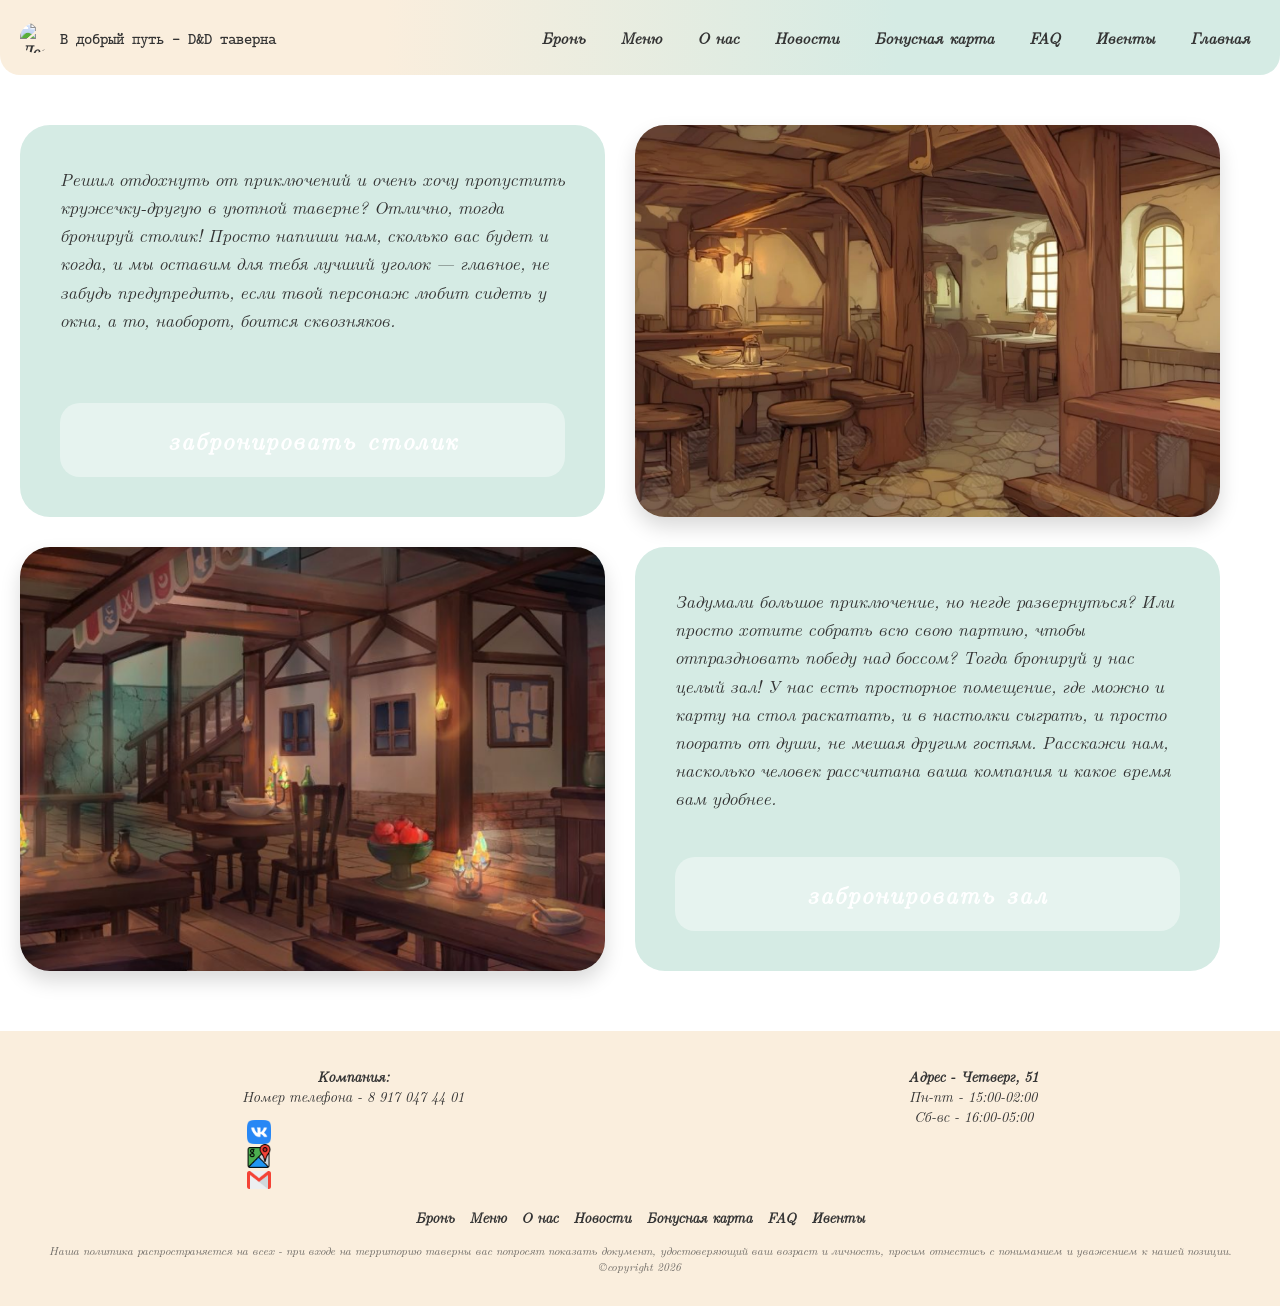
==== booking.html @ db8d9962 "add all files" ====
<!DOCTYPE html>
<html lang="ru">
<head>
    <meta charset="UTF-8">
    <meta name="viewport" content="width=device-width, initial-scale=1.0">
    <title>Главная - D&D таверна</title>
    <!-- Подключаем единый файл стилей -->
    <link rel="stylesheet" href="style.css"> 
</head>
<body>

    <!-- ================= ШАПКА ================= -->
    <header class="header">
        <div class="logo">
            <!-- Иконка глобуса -->
            <img src="img/logo.png" alt="Логотип" class="rounded-logo">
            <span>В добрый путь - D&D таверна</span>
        </div>
        <nav>
            <ul>
                <li><a href="booking.html">Бронь</a></li>
                <li><a href="menu.html">Меню</a></li>
                <li><a href="about.html">О нас</a></li>
                <li><a href="news.html">Новости</a></li>
                <li><a href="card.html">Бонусная карта</a></li>
                <li><a href="faq.html">FAQ</a></li>
                <li><a href="events.html">Ивенты</a></li>
                <li><a href="index.html">Главная</a></li>
            </ul>
        </nav>
    </header>

    <!-- ================= ОСНОВНОЙ КОНТЕНТ ================= -->
    <main class="container home-grid">
        
        <!-- Блок 1: Текст слева -->
        <div class="home-card text-card">
            <p>Решил отдохнуть от приключений и очень хочу пропустить кружечку-другую в уютной таверне? Отлично, тогда бронируй столик! Просто напиши нам, сколько вас будет и когда, и мы оставим для тебя лучший уголок — главное, не забудь предупредить, если твой персонаж любит сидеть у окна, а то, наоборот, боится сквозняков.</p>
            
            <!-- Кнопка с data-target для открытия модалки -->
            <button class="button home-btn" data-target="modal-table">забронировать столик</button>
        </div>

        <!-- Блок 2: Картинка справа (верхняя) -->
        <div class="home-image">
            <img src="img/stol.PNG" alt="Интерьер таверны">
        </div>

        <!-- Блок 3: Картинка слева (нижняя) -->
        <div class="home-image">
            <img src="img/zal.PNG" alt="Столики в таверне">
        </div>

        <!-- Блок 4: Текст справа -->
        <div class="home-card text-card">
            <p>Задумали большое приключение, но негде развернуться? Или просто хотите собрать всю свою партию, чтобы отпраздновать победу над боссом? Тогда бронируй у нас целый зал! У нас есть просторное помещение, где можно и карту на стол раскатать, и в настолки сыграть, и просто поорать от души, не мешая другим гостям. Расскажи нам, насколько человек рассчитана ваша компания и какое время вам удобнее.</p>
            
            <button class="button home-btn" data-target="modal-hall">забронировать зал</button>
        </div>

    </main>

    <!-- ================= МОДАЛЬНЫЕ ОКНА ================= -->
    <!-- Окно для столика -->
    <dialog id="modal-table" class="modal">
        <div class="modal-header">
            <h2>Бронирование столика</h2>
            <button class="close-btn">&times;</button>
        </div>
        <div class="modal-body">
            <p>Чтобы забронировать столик, позвоните нам по номеру:</p>
            <div class="highlight-box">8 917 047 44 01</div>
            <p style="font-size: 0.9em; color: #666;">Наш администратор уточнит все детали.</p>
        </div>
    </dialog>

    <!-- Окно для зала -->
    <dialog id="modal-hall" class="modal">
        <div class="modal-header">
            <h2>Бронирование зала</h2>
            <button class="close-btn">&times;</button>
        </div>
        <div class="modal-body">
            <p>Для бронирования зала свяжитесь с нами по телефону:</p>
            <div class="highlight-box">8 917 047 44 01</div>
            <p style="font-size: 0.9em; color: #666;">Мы обсудим количество гостей и время.</p>
        </div>
    </dialog>

    <!-- ================= ПОДВАЛ ================= -->
    <footer>
        <div class="footer-info">
            <div>
                <p><strong>Компания:</strong><br>Номер телефона - 8 917 047 44 01</p>
                <div class="social-icons">
                    <a href="#"><img src="img/vk.png" alt="VK"></a>
                    <a href="#"><img src="img/google.png" alt="OK"></a>
                    <a href="#"><img src="img/mail.png" alt="Mail"></a>
                </div>
            </div>
            <div>
                <p><strong>Адрес - Четверг, 51</strong><br>
                Пн-пт - 15:00-02:00<br>
                Сб-вс - 16:00-05:00</p>
            </div>
        </div>
        
        <div class="footer-nav">
            <ul>
                <li><a href="booking.html">Бронь</a></li>
                <li><a href="menu.html">Меню</a></li>
                <li><a href="about.html">О нас</a></li>
                <li><a href="news.html">Новости</a></li>
                <li><a href="card.html">Бонусная карта</a></li>
                <li><a href="faq.html">FAQ</a></li>
                <li><a href="events.html">Ивенты</a></li>
            </ul>
        </div>
        
        <p style="font-size: 0.8em; margin-top: 15px; opacity: 0.7;">
            Наша политика распространяется на всех - при входе на территорию таверны вас попросят показать документ, удостоверяющий ваш возраст и личность, просим отнестись с пониманием и уважением к нашей позиции.<br>
            ©copyright 2026
        </p>
    </footer>

    <!-- Подключаем скрипт -->
    <script src="script.js"></script>
</body>
</html>
---- style.css ----
/* =========================================
   1. БАЗОВЫЕ СТИЛИ И ШРИФТЫ
   ========================================= */
@font-face {
  font-family: 'NewFontMMM';
  src: url('img/NewCMMono10-Bold.otf') format('opentype');
  font-weight: 400;
  font-display: swap;
}
@font-face {
  font-family: 'NewFontSSS';
  src: url('img/NewCM10-Italic.otf') format('opentype');
  font-weight: 400;
  font-display: swap;
}

body {
    font-family: 'NewFontSSS', sans-serif;
    background-color: #ffffff;
    color: #333;
    margin: 0;
    padding: 0;
}

span { font-family: 'NewFontMMM'; }
h1, h2, h3, h4, h5, h6 { font-family: 'NewFontMMM', monospace; }
p { font-family: 'NewFontSSS', sans-serif; }
img { max-width: 100%; height: auto; display: block; }

/* =========================================
   2. ШАПКА И ПОДВАЛ
   ========================================= */
.header {
    display: flex;
    justify-content: space-between;
    align-items: center;
    height: 75px;
    background: linear-gradient(90deg, #FAEEDD 30%, #D5EBE4 70%);
    border-bottom-left-radius: 20px;
    border-bottom-right-radius: 20px;
    padding: 0 20px;
    box-sizing: border-box;
}

.logo { display: flex; align-items: center; font-weight: bold; }
.rounded-logo { width: 30px; height: 30px; border-radius: 50%; margin-right: 10px; object-fit: cover; }

.header nav ul {
    list-style: none; padding: 0; margin: 0;
    display: flex; gap: 15px; flex-wrap: wrap;
}
.header nav ul li a {
    text-decoration: none; color: #333; font-weight: bold;
    padding: 8px 10px; border-radius: 5px; transition: background 0.3s;
}
.header nav ul li a:hover { background-color: rgba(255,255,255,0.5); }

footer {
    background-color: #FAEEDD; color: #333; text-align: center;
    padding: 20px; font-size: 0.9em; margin-top: 40px;
}
footer .footer-nav ul {
    list-style: none; padding: 0; margin: 0 0 15px 0;
    display: flex; justify-content: center; flex-wrap: wrap; gap: 15px;
}
footer .footer-nav ul li a { text-decoration: none; color: #333; font-weight: bold; }
.footer-info { display: flex; justify-content: space-around; margin-bottom: 15px; flex-wrap: wrap; }
.social-icons img { width: 24px; height: 24px; vertical-align: middle; margin: 0 5px; }

/* =========================================
   3. ОБЩИЕ КОМПОНЕНТЫ
   ========================================= */
.container { max-width: 1200px; margin: 20px auto; padding: 20px; }

/* Универсальный баннер */
.banner {
    padding: 30px 40px;
    border-radius: 25px;
    margin-bottom: 30px;
    display: flex;
    justify-content: space-between;
    align-items: center;
    gap: 20px;
}
.banner-mint { background-color: #D5EBE4; color: #333; }
.banner-green { background-color: #45B980; color: white; }
.banner h1 { margin-top: 0; margin-bottom: 15px; font-size: 2em; }
.banner p { margin: 0; line-height: 1.5; font-size: 1.1em; max-width: 90%; }

/* Универсальные секции */
.section {
    display: flex; align-items: center; margin-bottom: 40px;
    background-color: #D5EBE4; padding: 30px;
    border-radius: 15px; box-shadow: 0 4px 8px rgba(0, 0, 0, 0.1);
    gap: 30px;
}
.section.reverse { flex-direction: row-reverse; }
.section-text { flex: 1; }
.section-image { flex: 1; text-align: center; }
.section-image img { border-radius: 15px; box-shadow: 0 4px 8px rgba(0, 0, 0, 0.1); }

/* Кнопки */
.button {
    display: inline-block;
    background: rgba(255, 255, 255, 0.5);
    color: #333;
    border: 2px solid #fff;
    padding: 15px 30px;
    border-radius: 15px;
    font-family: 'NewFontSSS', sans-serif;
    font-size: 1.1em;
    font-weight: bold;
    text-align: center;
    text-decoration: none;
    cursor: pointer;
    transition: all 0.3s ease;
    margin-top: 15px;
}
.button:hover { background: #fff; color: #45B980; transform: translateY(-2px); }

/* Модальные окна */
.modal {
    border: none; border-radius: 20px; padding: 0;
    width: 90%; max-width: 450px;
    box-shadow: 0 10px 30px rgba(0, 0, 0, 0.2);
    background-color: #fff; margin: auto;
    font-family: 'NewFontSSS', sans-serif;
}
.modal::backdrop { background-color: rgba(0, 0, 0, 0.5); backdrop-filter: blur(3px); }
.modal-header {
    background-color: #45B980; color: #333; padding: 20px;
    display: flex; justify-content: space-between; align-items: center;
    border-bottom: 2px solid #e0d0b8;
}
.modal-header h2 { margin: 0; font-size: 1.4em; }
.close-btn { background: none; border: none; color: #333; font-size: 2em; cursor: pointer; line-height: 1; }
.close-btn:hover { color: #45B980; }
.modal-body { padding: 25px; text-align: center; font-size: 1.1em; }

.highlight-box {
    background-color: #D5EBE4; padding: 15px; border-radius: 10px;
    font-weight: bold; font-size: 1.3em; color: #333;
    margin: 15px 0; border: 2px dashed #45B980;
    display: inline-block; width: 100%; box-sizing: border-box;
}

/* =========================================
   4. СТРАНИЦЫ
   ========================================= */

/* --- Главная (Шахматка) --- */
.home-grid { display: grid; grid-template-columns: 1fr 1fr; gap: 30px; margin: 30px 0; }
.home-card.text-card {
    background-color: #D5EBE4; border-radius: 30px; padding: 40px;
    display: flex; flex-direction: column; justify-content: space-between;
}
.home-card p { margin-top: 0; margin-bottom: 30px; line-height: 1.6; font-size: 1.1em; color: #333; }
.home-btn {
    background-color: rgba(255, 255, 255, 0.4); color: #fff; border: none;
    padding: 20px 40px; border-radius: 20px; font-size: 1.5em;
    font-family: 'NewFontSSS', cursive; cursor: pointer; transition: all 0.3s ease;
    width: 100%; text-align: center; letter-spacing: 2px;
}
.home-btn:hover { background-color: rgba(255, 255, 255, 0.7); color: #45B980; }
.home-image { width: 100%; height: 100%; border-radius: 30px; overflow: hidden; box-shadow: 0 10px 20px rgba(0, 0, 0, 0.15); }
.home-image img { width: 100%; height: 100%; object-fit: cover; }

/* --- Меню --- */
.menu-grid { display: grid; grid-template-columns: repeat(4, 1fr); gap: 30px; margin-bottom: 40px; padding: 0 10px; }
.menu-item { display: flex; flex-direction: column; align-items: center; text-align: center; }
.menu-image {
    width: 100%; aspect-ratio: 1 / 1; border-radius: 20px; overflow: hidden;
    box-shadow: 0 4px 10px rgba(0, 0, 0, 0.15); margin-bottom: 15px; background-color: #fff;
}
.menu-image img { width: 100%; height: 100%; object-fit: cover; transition: transform 0.3s; }
.menu-item:hover .menu-image img { transform: scale(1.05); }
.menu-label { background-color: #D5EBE4; color: #333; padding: 8px 20px; border-radius: 30px; font-weight: bold; width: 80%; box-sizing: border-box; }

/* --- FAQ --- */
.faq-list { display: flex; flex-direction: column; gap: 15px; margin-bottom: 40px; }
.faq-item { background-color: #D5EBE4; border-radius: 20px; transition: background-color 0.3s; overflow: hidden; }
.faq-item summary { padding: 20px 25px; font-weight: bold; cursor: pointer; list-style: none; position: relative; outline: none; }
.faq-item summary::-webkit-details-marker { display: none; }
.faq-item summary::after {
    content: '+'; position: absolute; right: 25px; top: 50%;
    transform: translateY(-50%); font-size: 1.5em; color: #45B980; transition: transform 0.3s;
}
.faq-item[open] summary::after { content: '−'; transform: translateY(-50%) rotate(180deg); }
.faq-item[open] { background-color: #E8F4EF; }
.faq-answer { padding: 0 25px 20px 25px; color: #444; line-height: 1.6; animation: fadeIn 0.4s ease-in-out; }
@keyframes fadeIn { from { opacity: 0; transform: translateY(-5px); } to { opacity: 1; transform: translateY(0); } }

/* --- Ивенты --- */
.events-grid { display: grid; grid-template-columns: repeat(3, 1fr); gap: 20px; margin-bottom: 40px; }
.event-card { background-color: #D5EBE4; border-radius: 20px; overflow: hidden; display: flex; flex-direction: column; box-shadow: 0 4px 10px rgba(0,0,0,0.05); }
.event-card img { width: 100%; height: 200px; object-fit: cover; }
.event-content { padding: 20px; display: flex; flex-direction: column; flex: 1; }
.event-content strong { display: block; margin-bottom: 10px; font-size: 1.1em; }
.event-content p { margin: 0 0 15px 0; font-size: 0.95em; line-height: 1.4; flex: 1; }
.event-date { color: #45B980; font-weight: bold; font-size: 0.9em; }
.review-btn { white-space: nowrap; background: rgba(255,255,255,0.4); }
.review-btn:hover { background: white; color: #45B980; }

/* --- О нас (Руководство) --- */
.about-page { display: flex; flex-direction: column; gap: 30px; margin: 30px 0; }
.about-info-grid { display: grid; grid-template-columns: 1fr 1fr; gap: 30px; }
.about-info-card { background-color: #D5EBE4; border-radius: 25px; padding: 30px; }
.about-info-card h2 { margin-top: 0; margin-bottom: 15px; font-size: 1.5em; color: #333; }
.about-info-card p { margin: 0; line-height: 1.6; color: #444; }

.leadership-section {
    background-color: #D5EBE4; border-radius: 25px; padding: 30px 40px;
    display: flex; flex-direction: column; align-items: flex-start;
}
.leadership-section > h2 { margin-top: 0; margin-bottom: 30px; font-size: 1.8em; color: #333; width: 100%; }
.leadership-grid { display: grid; grid-template-columns: repeat(4, 1fr); gap: 20px; width: 100%; }
.leader-card { display: flex; flex-direction: column; align-items: center; text-align: center; }
.leader-image { width: 100%; aspect-ratio: 1 / 1; border-radius: 20px; overflow: hidden; margin-bottom: 15px; box-shadow: 0 4px 10px rgba(0, 0, 0, 0.15); }
.leader-image img { width: 100%; height: 100%; object-fit: cover; transition: filter 0.3s ease; }
.leader-info { display: flex; flex-direction: column; gap: 5px; }
.leader-info strong { font-size: 1.1em; color: #333; }
.leader-info span { font-size: 0.95em; color: #45B980; font-weight: bold; }

/* --- Новости --- */
.news-grid { display: grid; grid-template-columns: 1fr 1fr; gap: 40px 30px; margin: 30px 0 50px; }
.news-card { position: relative; display: flex; align-items: center; gap: 20px; }
.news-image {
    flex-shrink: 0; width: 200px; height: 200px; border-radius: 20px;
    overflow: hidden; box-shadow: 0 4px 10px rgba(0, 0, 0, 0.15);
    position: relative; z-index: 2;
}
.news-image img { width: 100%; height: 100%; object-fit: cover; }
.news-content {
    background-color: #D5EBE4; padding: 20px; border-radius: 20px; flex: 1;
    margin-left: -30px; padding-left: 40px; min-height: 150px;
    display: flex; flex-direction: column; justify-content: center;
}
.news-content p { margin: 0 0 10px 0; font-size: 0.95em; line-height: 1.4; color: #333; }
.news-date-small { font-size: 0.85em; color: #45B980; font-weight: bold; }
.news-date-bottom {
    position: absolute; bottom: -25px; left: 50px;
    color: #45B980; font-weight: bold; font-size: 1em; font-style: italic; z-index: 3;
}

/* --- Бонусная карта --- */
.card-section { display: flex; justify-content: center; align-items: center; gap: 20px; margin: 40px 0; position: relative; }
.card-dice { width: 150px; flex-shrink: 0; filter: drop-shadow(0 10px 15px rgba(0,0,0,0.2)); }
.left-dice { transform: rotate(-15deg) translateY(-50px); }
.right-dice { transform: rotate(15deg) translateY(50px); }
.card-form-container { background-color: #D5EBE4; padding: 40px 50px; border-radius: 30px; width: 100%; max-width: 600px; box-shadow: 0 10px 30px rgba(0, 0, 0, 0.05); z-index: 2; }
.card-form-container h2 { margin-top: 0; margin-bottom: 30px; font-size: 1.6em; color: #333; text-align: left; }
.form-group { margin-bottom: 20px; display: flex; flex-direction: column; }
.form-group label { margin-bottom: 8px; font-weight: bold; color: #333; font-size: 1em; }
.form-group input {
    padding: 15px 20px; border: none; border-radius: 25px;
    font-size: 1em; font-family: 'NewFontSSS', sans-serif;
    background-color: #fff; color: #333; outline: none; transition: box-shadow 0.3s ease;
}
.form-group input:focus { box-shadow: 0 0 0 3px #45B980; }
.form-group input::placeholder { color: #999; }
.error-text { color: #d9534f; font-size: 0.85em; margin-top: 5px; min-height: 15px; }
.submit-btn {
    width: 100%; background-color: rgba(255, 255, 255, 0.4); color: #fff;
    font-size: 1.5em; padding: 15px; border-radius: 20px; margin-top: 10px;
    border: none; cursor: pointer; font-family: 'NewFontSSS', cursive; transition: all 0.3s ease;
}
.submit-btn:hover { background-color: rgba(255, 255, 255, 0.7); color: #45B980; }

/* --- Плашка успеха --- */
.toast-notification {
    position: fixed; top: 20px; left: 50%; transform: translateX(-50%) translateY(-100px);
    background-color: #45B980; color: white; padding: 15px 30px; border-radius: 15px;
    font-size: 1.1em; box-shadow: 0 5px 15px rgba(0,0,0,0.2); z-index: 1000;
    transition: transform 0.4s ease, opacity 0.4s ease; opacity: 0;
    font-family: 'NewFontSSS', sans-serif; text-align: center;
}
.toast-notification.show { transform: translateX(-50%) translateY(0); opacity: 1; }

/* =========================================
   5. АДАПТИВНОСТЬ (Собрано в одном месте)
   ========================================= */
@media (max-width: 992px) {
    .menu-grid, .events-grid { grid-template-columns: repeat(2, 1fr); }
    .section { flex-direction: column; text-align: center; }
    .section.reverse { flex-direction: column; }
    .banner { flex-direction: column; text-align: center; }
    .banner p { max-width: 100%; }
    
    .home-grid { grid-template-columns: 1fr; }
    .home-grid > div:nth-child(1) { order: 1; }
    .home-grid > div:nth-child(2) { order: 2; }
    .home-grid > div:nth-child(3) { order: 3; }
    .home-grid > div:nth-child(4) { order: 4; }
    .home-btn { font-size: 1.2em; padding: 15px 20px; }
    
    .leadership-grid { grid-template-columns: repeat(2, 1fr); }
    
    .news-grid { grid-template-columns: 1fr; }
    .news-card { flex-direction: column; gap: 0; }
    .news-image { width: 100%; height: 250px; }
    .news-content {
        margin-left: 0; padding-left: 20px; border-radius: 0 0 20px 20px;
        margin-top: -20px; padding-top: 30px;
    }
    .news-date-bottom { position: static; margin-top: 15px; margin-left: 20px; text-align: left; }
    
    .card-dice { display: none; }
    .card-form-container { padding: 30px; }
}

@media (max-width: 768px) {
    .about-info-grid { grid-template-columns: 1fr; }
}

@media (max-width: 576px) {
    .header { flex-direction: column; height: auto; padding: 15px; gap: 15px; }
    .header nav ul { justify-content: center; }
    .menu-grid, .events-grid { grid-template-columns: 1fr; }
    .footer-info { flex-direction: column; gap: 20px; }
    .banner { padding: 20px; }
    .banner h1 { font-size: 1.5em; }
    .leadership-grid { grid-template-columns: 1fr; }
    .leadership-section { padding: 20px; }
}
/* =========================================
   ИСПРАВЛЕНИЯ ДЛЯ ГЛАВНОЙ СТРАНИЦЫ (index.html)
   ========================================= */

/* Сетка для главной страницы */
.about-layout {
    display: grid;
    grid-template-columns: 1fr 1fr; /* Две колонки */
    grid-template-rows: auto auto; /* Две строки */
    gap: 30px;
    margin-top: 30px;
    margin-bottom: 30px;
}

/* Верхний текстовый блок */
.about-text-block {
    background-color: #D5EBE4;
    border-radius: 30px;
    padding: 40px;
}

.about-text-block p {
    margin-top: 0;
    margin-bottom: 15px;
    line-height: 1.6;
    font-size: 1.05em;
    color: #333;
}
.about-text-block p:last-child { margin-bottom: 0; }

/* Правая картинка (растягиваем на две строки) */
.about-side-image {
    grid-column: 2;
    grid-row: 1 / span 2;
    border-radius: 30px;
    overflow: hidden;
    box-shadow: 0 10px 20px rgba(0, 0, 0, 0.15);
}

.about-side-image img {
    width: 100%;
    height: 100%;
    object-fit: cover;
}

/* Нижний блок (Кубик + Текст + Кнопка) */
.about-bottom-block {
    display: flex;
    align-items: center;
    gap: 30px;
    background-color: #D5EBE4;
    border-radius: 30px;
    padding: 40px;
    position: relative; /* Чтобы кубик мог вылезать за края */
}

/* Кубик */
.about-dice {
    flex-shrink: 0;
    width: 150px;
    margin-left: -60px; /* Сдвигаем кубик влево */
    filter: drop-shadow(0 10px 15px rgba(0,0,0,0.3));
    transform: rotate(-15deg);
}

.about-bottom-content { flex: 1; }

.about-bottom-content p {
    margin-top: 0;
    margin-bottom: 20px;
    line-height: 1.6;
    font-size: 1.05em;
    color: #333;
}

/* =========================================
   КНОПКА "ЗАБРОНИРОВАТЬ" (Стили как на макете)
   ========================================= */
a.about-btn {
    display: block; /* Делаем блочной, чтобы занимала всю ширину */
    background-color: rgba(255, 255, 255, 0.4); /* Полупрозрачный белый */
    color: #fff; /* Белый текст */
    border: none;
    padding: 15px 40px;
    border-radius: 20px;
    font-size: 1.5em;
    font-family: 'NewFontSSS', cursive; /* Рукописный шрифт */
    cursor: pointer;
    transition: all 0.3s ease;
    text-align: center;
    letter-spacing: 2px;
    box-shadow: 0 4px 10px rgba(0,0,0,0.1);
    text-decoration: none; /* Убираем подчеркивание ссылки */
    box-sizing: border-box;
    width: 100%;
}

a.about-btn:hover {
    background-color: rgba(255, 255, 255, 0.7);
    color: #45B980;
    text-decoration: none;
}

/* --- Адаптивность --- */
@media (max-width: 992px) {
    .about-layout { grid-template-columns: 1fr; }
    
    .about-side-image {
        grid-column: 1;
        grid-row: auto;
        height: 400px;
        order: -1; /* Картинка поднимается наверх */
    }
    
    .about-bottom-block {
        flex-direction: column;
        text-align: center;
    }
    
    .about-dice {
        margin-left: 0;
        margin-top: -80px;
        width: 120px;
    }
}
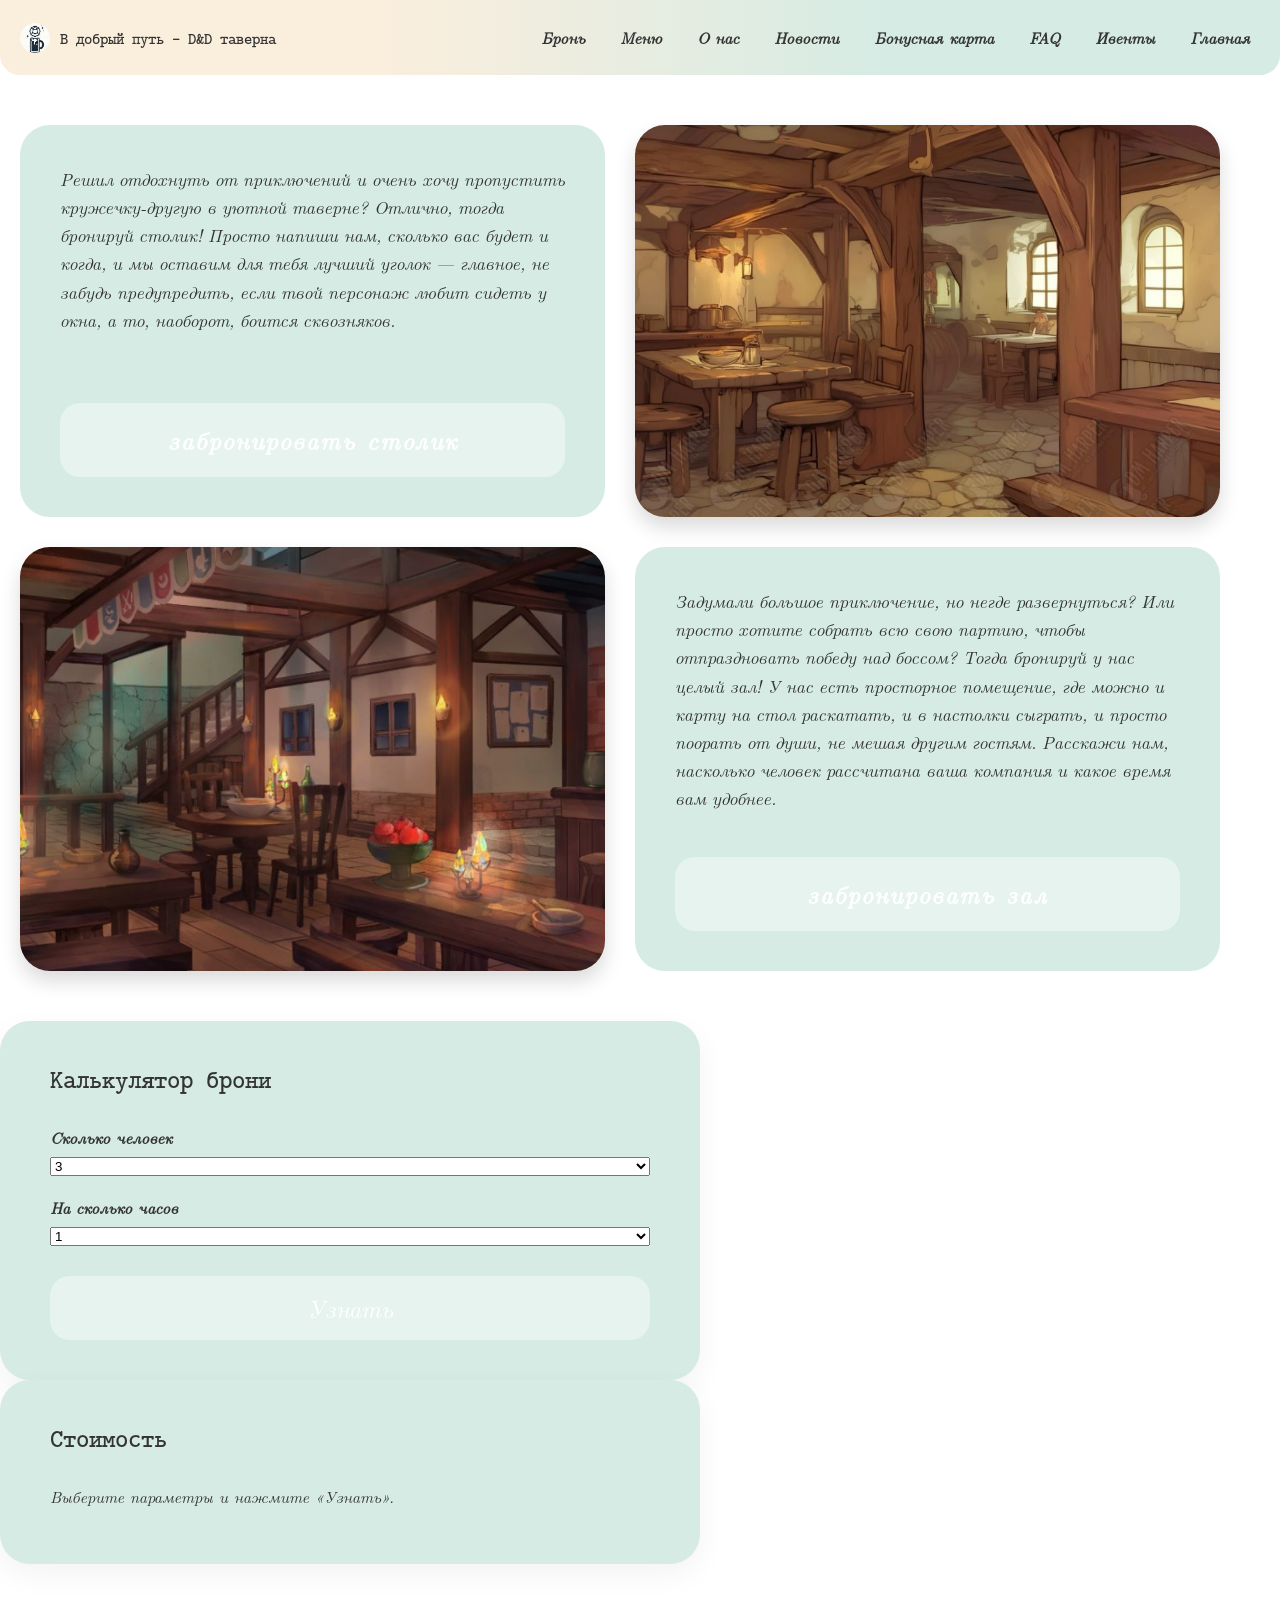
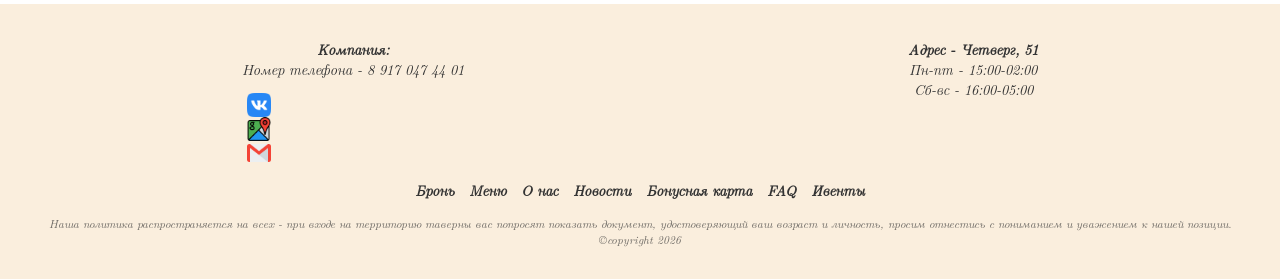
==== commit 3d1647b6: "Update booking.html add calculator for js functions task" ====
--- a/booking.html
+++ b/booking.html
@@ -87,6 +87,50 @@
         </div>
     </dialog>
 
+    <section class="calc-section">
+    <form class="card-form-container calc-form" id="calcForm">
+        <h2>Калькулятор брони</h2>
+
+        <div class="form-group">
+            <label for="calcPeople">Сколько человек</label>
+            <select id="calcPeople" name="people">
+                <option value="3">3</option>
+                <option value="4">4</option>
+                <option value="5">5</option>
+                <option value="6">6</option>
+                <option value="7">7</option>
+                <option value="8">8</option>
+                <option value="9">9</option>
+                <option value="10">10</option>
+            </select>
+        </div>
+
+        <div class="form-group">
+            <label for="calcHours">На сколько часов</label>
+            <select id="calcHours" name="hours">
+                <option value="1">1</option>
+                <option value="2">2</option>
+                <option value="3">3</option>
+                <option value="4">4</option>
+                <option value="5">5</option>
+                <option value="6">6</option>
+                <option value="7">7</option>
+                <option value="8">8</option>
+                <option value="9">9</option>
+                <option value="10">10</option>
+                <option value="11">11</option>
+                <option value="12">12</option>
+            </select>
+        </div>
+
+        <button type="submit" class="submit-btn">Узнать</button>
+    </form>
+
+    <div class="card-form-container calc-result" id="calcResult" aria-live="polite">
+        <h2>Стоимость</h2>
+        <p class="calc-result-text">Выберите параметры и нажмите «Узнать».</p>
+    </div>
+</section>
     <!-- ================= ПОДВАЛ ================= -->
     <footer>
         <div class="footer-info">
@@ -126,4 +170,4 @@
     <!-- Подключаем скрипт -->
     <script src="script.js"></script>
 </body>
-</html>+</html>
--- a/style.css
+++ b/style.css
@@ -72,7 +72,6 @@
    ========================================= */
 .container { max-width: 1200px; margin: 20px auto; padding: 20px; }
 
-/* Универсальный баннер */
 .banner {
     padding: 30px 40px;
     border-radius: 25px;
@@ -87,7 +86,6 @@
 .banner h1 { margin-top: 0; margin-bottom: 15px; font-size: 2em; }
 .banner p { margin: 0; line-height: 1.5; font-size: 1.1em; max-width: 90%; }
 
-/* Универсальные секции */
 .section {
     display: flex; align-items: center; margin-bottom: 40px;
     background-color: #D5EBE4; padding: 30px;
@@ -99,7 +97,6 @@
 .section-image { flex: 1; text-align: center; }
 .section-image img { border-radius: 15px; box-shadow: 0 4px 8px rgba(0, 0, 0, 0.1); }
 
-/* Кнопки */
 .button {
     display: inline-block;
     background: rgba(255, 255, 255, 0.5);
@@ -118,7 +115,6 @@
 }
 .button:hover { background: #fff; color: #45B980; transform: translateY(-2px); }
 
-/* Модальные окна */
 .modal {
     border: none; border-radius: 20px; padding: 0;
     width: 90%; max-width: 450px;
@@ -148,8 +144,8 @@
    4. СТРАНИЦЫ
    ========================================= */
 
-/* --- Главная (Шахматка) --- */
-.home-grid { display: grid; grid-template-columns: 1fr 1fr; gap: 30px; margin: 30px 0; }
+/* --- Главная (Шахматка, если используется) --- */
+.home-grid { display: grid; grid-template-columns: minmax(0, 1fr) minmax(0, 1fr); gap: 30px; margin: 30px 0; }
 .home-card.text-card {
     background-color: #D5EBE4; border-radius: 30px; padding: 40px;
     display: flex; flex-direction: column; justify-content: space-between;
@@ -222,7 +218,7 @@
 .leader-info span { font-size: 0.95em; color: #45B980; font-weight: bold; }
 
 /* --- Новости --- */
-.news-grid { display: grid; grid-template-columns: 1fr 1fr; gap: 40px 30px; margin: 30px 0 50px; }
+.news-grid { display: grid; grid-template-columns: minmax(0, 1fr) minmax(0, 1fr); gap: 40px 30px; margin: 30px 0 50px; }
 .news-card { position: relative; display: flex; align-items: center; gap: 20px; }
 .news-image {
     flex-shrink: 0; width: 200px; height: 200px; border-radius: 20px;
@@ -277,35 +273,148 @@
 .toast-notification.show { transform: translateX(-50%) translateY(0); opacity: 1; }
 
 /* =========================================
-   5. АДАПТИВНОСТЬ (Собрано в одном месте)
+   5. ГЛАВНАЯ СТРАНИЦА (index.html)
+   ========================================= */
+.about-layout {
+    display: grid;
+    grid-template-columns: minmax(0, 1fr) minmax(0, 1fr);
+    grid-template-rows: auto auto;
+    gap: 30px;
+    margin: 30px 0;
+}
+
+.about-text-block {
+    background-color: #D5EBE4;
+    border-radius: 30px;
+    padding: 40px;
+}
+.about-text-block p {
+    margin-top: 0;
+    margin-bottom: 15px;
+    line-height: 1.6;
+    font-size: 1.05em;
+    color: #333;
+}
+.about-text-block p:last-child { margin-bottom: 0; }
+
+/* Картинка справа: absolute, чтобы не растягивать строки грида */
+.about-side-image {
+    grid-column: 2;
+    grid-row: 1 / span 2;
+    position: relative;
+    min-height: 420px;
+    border-radius: 30px;
+    overflow: hidden;
+    box-shadow: 0 10px 20px rgba(0, 0, 0, 0.15);
+}
+.about-side-image img {
+    position: absolute;
+    inset: 0;
+    width: 100%;
+    height: 100%;
+    object-fit: cover;
+}
+
+.about-bottom-block {
+    position: relative;
+    display: flex;
+    align-items: center;
+    gap: 30px;
+    min-width: 0;
+    background-color: #D5EBE4;
+    border-radius: 30px;
+    padding: 40px 40px 40px 120px; /* слева место под кубик */
+}
+
+.about-dice {
+    position: absolute;
+    left: -30px;
+    top: 50%;
+    width: 140px;
+    margin: 0;
+    transform: translateY(-50%) rotate(-15deg);
+    filter: drop-shadow(0 10px 15px rgba(0,0,0,0.3));
+}
+
+.about-bottom-content { flex: 1; min-width: 0; }
+.about-bottom-content p {
+    margin-top: 0;
+    margin-bottom: 20px;
+    line-height: 1.6;
+    font-size: 1.05em;
+    color: #333;
+}
+
+a.about-btn {
+    display: block;
+    width: 100%;
+    box-sizing: border-box;
+    background-color: rgba(255, 255, 255, 0.4);
+    color: #fff;
+    border: none;
+    padding: 15px 40px;
+    border-radius: 20px;
+    font-size: 1.5em;
+    font-family: 'NewFontSSS', cursive;
+    cursor: pointer;
+    transition: all 0.3s ease;
+    text-align: center;
+    letter-spacing: 2px;
+    box-shadow: 0 4px 10px rgba(0,0,0,0.1);
+    text-decoration: none;
+}
+a.about-btn:hover {
+    background-color: rgba(255, 255, 255, 0.7);
+    color: #45B980;
+    text-decoration: none;
+}
+
+/* =========================================
+   6. АДАПТИВНОСТЬ (всегда в самом конце)
    ========================================= */
 @media (max-width: 992px) {
     .menu-grid, .events-grid { grid-template-columns: repeat(2, 1fr); }
-    .section { flex-direction: column; text-align: center; }
-    .section.reverse { flex-direction: column; }
+    .section, .section.reverse { flex-direction: column; text-align: center; }
     .banner { flex-direction: column; text-align: center; }
     .banner p { max-width: 100%; }
-    
-    .home-grid { grid-template-columns: 1fr; }
-    .home-grid > div:nth-child(1) { order: 1; }
-    .home-grid > div:nth-child(2) { order: 2; }
-    .home-grid > div:nth-child(3) { order: 3; }
-    .home-grid > div:nth-child(4) { order: 4; }
+    .home-grid { grid-template-columns: minmax(0, 1fr); }
     .home-btn { font-size: 1.2em; padding: 15px 20px; }
-    
     .leadership-grid { grid-template-columns: repeat(2, 1fr); }
-    
-    .news-grid { grid-template-columns: 1fr; }
-    .news-card { flex-direction: column; gap: 0; }
-    .news-image { width: 100%; height: 250px; }
-    .news-content {
-        margin-left: 0; padding-left: 20px; border-radius: 0 0 20px 20px;
-        margin-top: -20px; padding-top: 30px;
-    }
-    .news-date-bottom { position: static; margin-top: 15px; margin-left: 20px; text-align: left; }
-    
     .card-dice { display: none; }
     .card-form-container { padding: 30px; }
+
+    /* Новости */
+    .news-grid { grid-template-columns: minmax(0, 1fr); gap: 40px 0; }
+    .news-card { flex-direction: column; align-items: stretch; gap: 0; width: 100%; }
+    .news-image { width: 100%; height: 250px; border-radius: 20px 20px 0 0; }
+    .news-content {
+        flex: none; width: 100%; box-sizing: border-box;
+        margin: 0; padding: 20px; min-height: 0;
+        border-radius: 0 0 20px 20px;
+    }
+    .news-date-bottom { position: static; margin: 12px 0 0 20px; text-align: left; }
+
+    /* Главная */
+    .about-layout { grid-template-columns: minmax(0, 1fr); }
+    .about-side-image {
+        grid-column: 1;
+        grid-row: auto;
+        height: 400px;
+        min-height: 0;
+        order: -1;
+    }
+    .about-bottom-block {
+        flex-direction: column;
+        text-align: center;
+        padding: 70px 30px 30px;
+        margin-top: 30px;
+    }
+    .about-dice {
+        left: 50%;
+        top: -50px;
+        width: 110px;
+        transform: translateX(-50%) rotate(-15deg);
+    }
 }
 
 @media (max-width: 768px) {
@@ -321,129 +430,7 @@
     .banner h1 { font-size: 1.5em; }
     .leadership-grid { grid-template-columns: 1fr; }
     .leadership-section { padding: 20px; }
-}
-/* =========================================
-   ИСПРАВЛЕНИЯ ДЛЯ ГЛАВНОЙ СТРАНИЦЫ (index.html)
-   ========================================= */
-
-/* Сетка для главной страницы */
-.about-layout {
-    display: grid;
-    grid-template-columns: 1fr 1fr; /* Две колонки */
-    grid-template-rows: auto auto; /* Две строки */
-    gap: 30px;
-    margin-top: 30px;
-    margin-bottom: 30px;
-}
-
-/* Верхний текстовый блок */
-.about-text-block {
-    background-color: #D5EBE4;
-    border-radius: 30px;
-    padding: 40px;
-}
-
-.about-text-block p {
-    margin-top: 0;
-    margin-bottom: 15px;
-    line-height: 1.6;
-    font-size: 1.05em;
-    color: #333;
-}
-.about-text-block p:last-child { margin-bottom: 0; }
-
-/* Правая картинка (растягиваем на две строки) */
-.about-side-image {
-    grid-column: 2;
-    grid-row: 1 / span 2;
-    border-radius: 30px;
-    overflow: hidden;
-    box-shadow: 0 10px 20px rgba(0, 0, 0, 0.15);
-}
-
-.about-side-image img {
-    width: 100%;
-    height: 100%;
-    object-fit: cover;
-}
-
-/* Нижний блок (Кубик + Текст + Кнопка) */
-.about-bottom-block {
-    display: flex;
-    align-items: center;
-    gap: 30px;
-    background-color: #D5EBE4;
-    border-radius: 30px;
-    padding: 40px;
-    position: relative; /* Чтобы кубик мог вылезать за края */
-}
-
-/* Кубик */
-.about-dice {
-    flex-shrink: 0;
-    width: 150px;
-    margin-left: -60px; /* Сдвигаем кубик влево */
-    filter: drop-shadow(0 10px 15px rgba(0,0,0,0.3));
-    transform: rotate(-15deg);
-}
-
-.about-bottom-content { flex: 1; }
-
-.about-bottom-content p {
-    margin-top: 0;
-    margin-bottom: 20px;
-    line-height: 1.6;
-    font-size: 1.05em;
-    color: #333;
-}
-
-/* =========================================
-   КНОПКА "ЗАБРОНИРОВАТЬ" (Стили как на макете)
-   ========================================= */
-a.about-btn {
-    display: block; /* Делаем блочной, чтобы занимала всю ширину */
-    background-color: rgba(255, 255, 255, 0.4); /* Полупрозрачный белый */
-    color: #fff; /* Белый текст */
-    border: none;
-    padding: 15px 40px;
-    border-radius: 20px;
-    font-size: 1.5em;
-    font-family: 'NewFontSSS', cursive; /* Рукописный шрифт */
-    cursor: pointer;
-    transition: all 0.3s ease;
-    text-align: center;
-    letter-spacing: 2px;
-    box-shadow: 0 4px 10px rgba(0,0,0,0.1);
-    text-decoration: none; /* Убираем подчеркивание ссылки */
-    box-sizing: border-box;
-    width: 100%;
-}
-
-a.about-btn:hover {
-    background-color: rgba(255, 255, 255, 0.7);
-    color: #45B980;
-    text-decoration: none;
-}
-
-/* --- Адаптивность --- */
-@media (max-width: 992px) {
-    .about-layout { grid-template-columns: 1fr; }
-    
-    .about-side-image {
-        grid-column: 1;
-        grid-row: auto;
-        height: 400px;
-        order: -1; /* Картинка поднимается наверх */
-    }
-    
-    .about-bottom-block {
-        flex-direction: column;
-        text-align: center;
-    }
-    
-    .about-dice {
-        margin-left: 0;
-        margin-top: -80px;
-        width: 120px;
-    }
-}+    .about-text-block { padding: 25px; }
+    .about-side-image { height: 300px; }
+    a.about-btn { font-size: 1.2em; padding: 12px 20px; }
+}
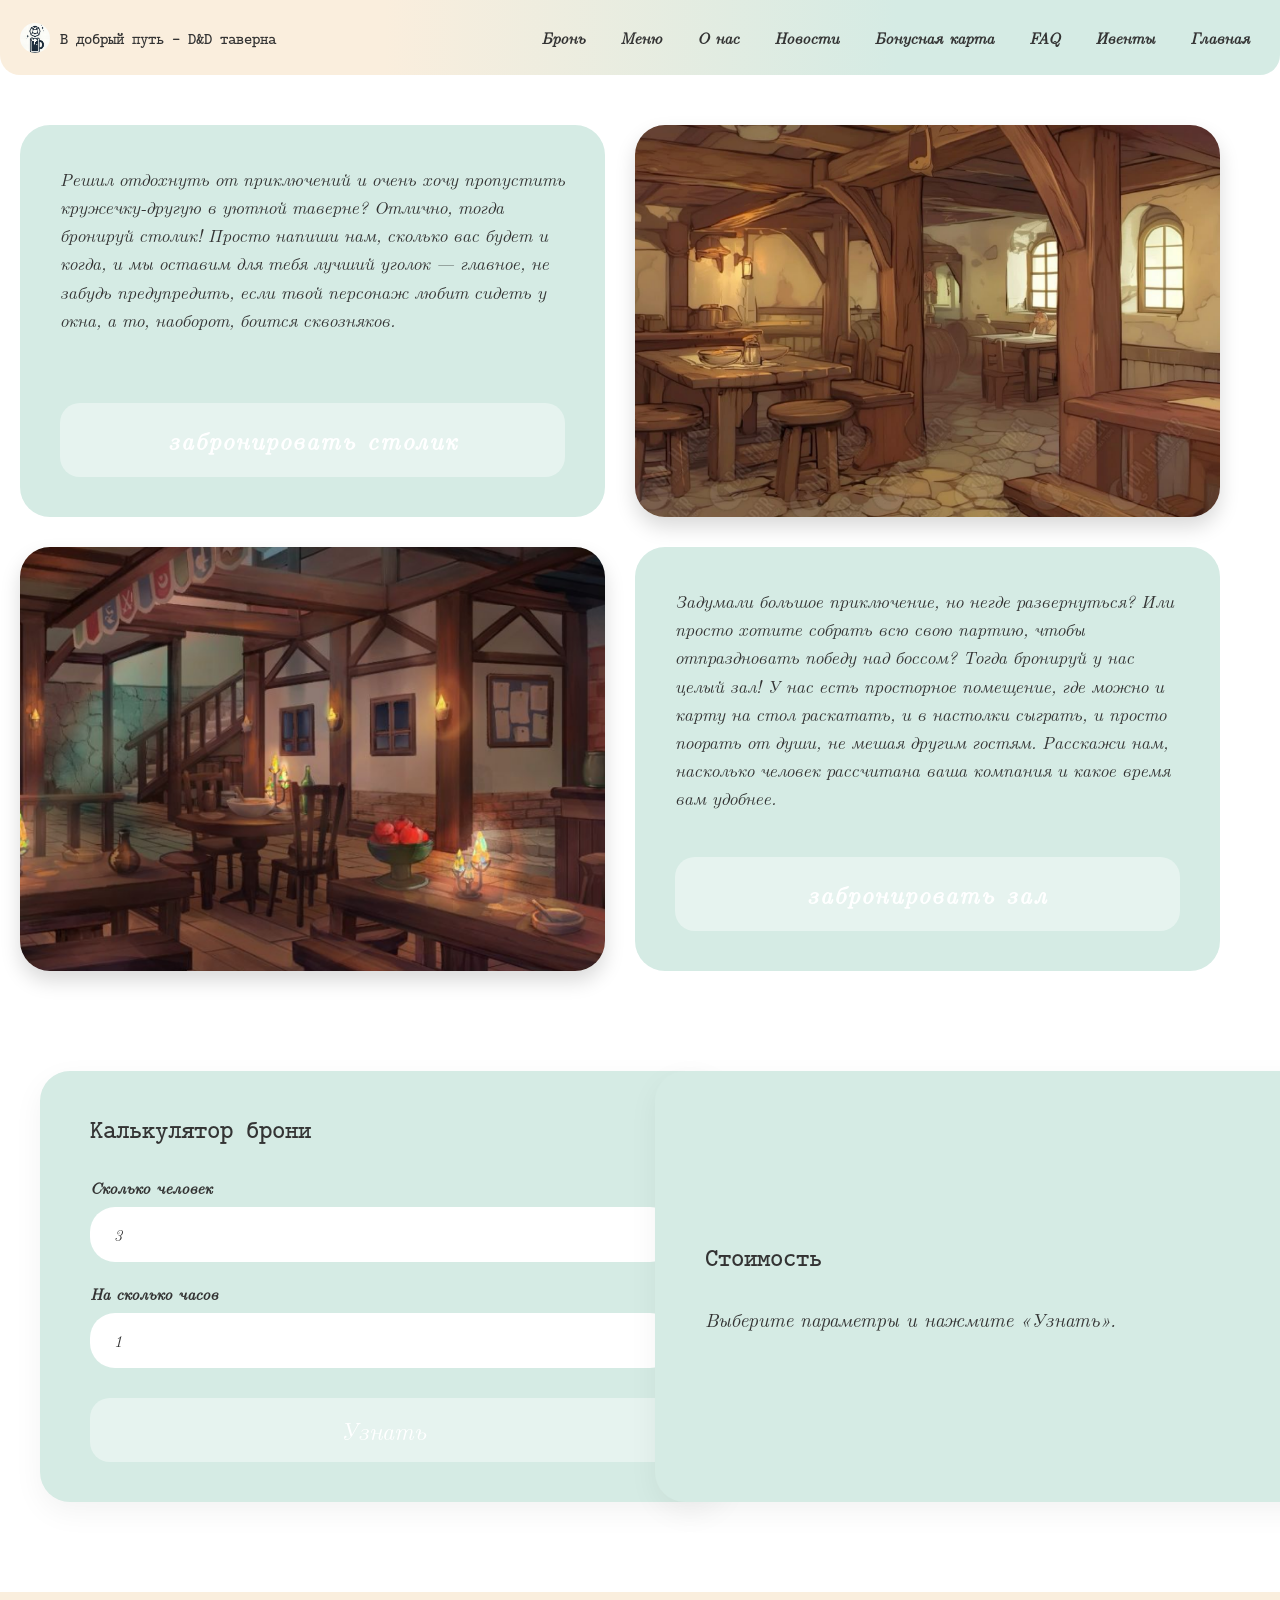
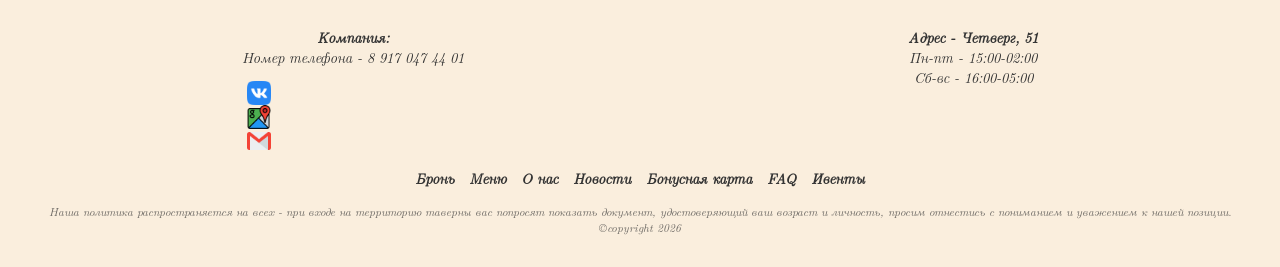
==== commit 972de385: "Update booking.html tryna fix it" ====
--- a/booking.html
+++ b/booking.html
@@ -74,7 +74,7 @@
         </div>
     </dialog>
 
-    <!-- Окно для зала -->
+       <!-- Окно для зала -->
     <dialog id="modal-hall" class="modal">
         <div class="modal-header">
             <h2>Бронирование зала</h2>
@@ -87,50 +87,54 @@
         </div>
     </dialog>
 
-    <section class="calc-section">
-    <form class="card-form-container calc-form" id="calcForm">
-        <h2>Калькулятор брони</h2>
+    <!-- ================= КАЛЬКУЛЯТОР БРОНИ ================= -->
+    <div class="container">
+        <section class="calc-section">
+            <form class="card-form-container calc-form" id="calcForm">
+                <h2>Калькулятор брони</h2>
 
-        <div class="form-group">
-            <label for="calcPeople">Сколько человек</label>
-            <select id="calcPeople" name="people">
-                <option value="3">3</option>
-                <option value="4">4</option>
-                <option value="5">5</option>
-                <option value="6">6</option>
-                <option value="7">7</option>
-                <option value="8">8</option>
-                <option value="9">9</option>
-                <option value="10">10</option>
-            </select>
-        </div>
+                <div class="form-group">
+                    <label for="calcPeople">Сколько человек</label>
+                    <select id="calcPeople" name="people">
+                        <option value="3">3</option>
+                        <option value="4">4</option>
+                        <option value="5">5</option>
+                        <option value="6">6</option>
+                        <option value="7">7</option>
+                        <option value="8">8</option>
+                        <option value="9">9</option>
+                        <option value="10">10</option>
+                    </select>
+                </div>
 
-        <div class="form-group">
-            <label for="calcHours">На сколько часов</label>
-            <select id="calcHours" name="hours">
-                <option value="1">1</option>
-                <option value="2">2</option>
-                <option value="3">3</option>
-                <option value="4">4</option>
-                <option value="5">5</option>
-                <option value="6">6</option>
-                <option value="7">7</option>
-                <option value="8">8</option>
-                <option value="9">9</option>
-                <option value="10">10</option>
-                <option value="11">11</option>
-                <option value="12">12</option>
-            </select>
-        </div>
+                <div class="form-group">
+                    <label for="calcHours">На сколько часов</label>
+                    <select id="calcHours" name="hours">
+                        <option value="1">1</option>
+                        <option value="2">2</option>
+                        <option value="3">3</option>
+                        <option value="4">4</option>
+                        <option value="5">5</option>
+                        <option value="6">6</option>
+                        <option value="7">7</option>
+                        <option value="8">8</option>
+                        <option value="9">9</option>
+                        <option value="10">10</option>
+                        <option value="11">11</option>
+                        <option value="12">12</option>
+                    </select>
+                </div>
 
-        <button type="submit" class="submit-btn">Узнать</button>
-    </form>
+                <button type="submit" class="submit-btn">Узнать</button>
+            </form>
 
-    <div class="card-form-container calc-result" id="calcResult" aria-live="polite">
-        <h2>Стоимость</h2>
-        <p class="calc-result-text">Выберите параметры и нажмите «Узнать».</p>
+            <div class="card-form-container calc-result" id="calcResult" aria-live="polite">
+                <h2>Стоимость</h2>
+                <p class="calc-result-text">Выберите параметры и нажмите «Узнать».</p>
+            </div>
+        </section>
     </div>
-</section>
+
     <!-- ================= ПОДВАЛ ================= -->
     <footer>
         <div class="footer-info">
--- a/style.css
+++ b/style.css
@@ -261,6 +261,29 @@
     border: none; cursor: pointer; font-family: 'NewFontSSS', cursive; transition: all 0.3s ease;
 }
 .submit-btn:hover { background-color: rgba(255, 255, 255, 0.7); color: #45B980; }
+
+/* --- Для jsки калькулятора ---*/
+.calc-section {
+    display: grid;
+    grid-template-columns: minmax(0, 1fr) minmax(0, 1fr);
+    gap: 30px;
+    margin: 30px 0;
+    align-items: stretch;
+}
+.calc-section .card-form-container { max-width: none; }
+
+.form-group select {
+    padding: 15px 20px; border: none; border-radius: 25px;
+    font-size: 1em; font-family: 'NewFontSSS', sans-serif;
+    background-color: #fff; color: #333; outline: none;
+    transition: box-shadow 0.3s ease; cursor: pointer;
+}
+.form-group select:focus { box-shadow: 0 0 0 3px #45B980; }
+
+.calc-result { display: flex; flex-direction: column; justify-content: center; }
+.calc-result-text { margin: 0; font-size: 1.2em; line-height: 1.6; color: #333; }
+.calc-price { font-size: 2.2em; font-weight: bold; color: #45B980; margin: 10px 0; }
+.calc-detail { font-size: 1em; color: #444; margin: 0; }
 
 /* --- Плашка успеха --- */
 .toast-notification {
